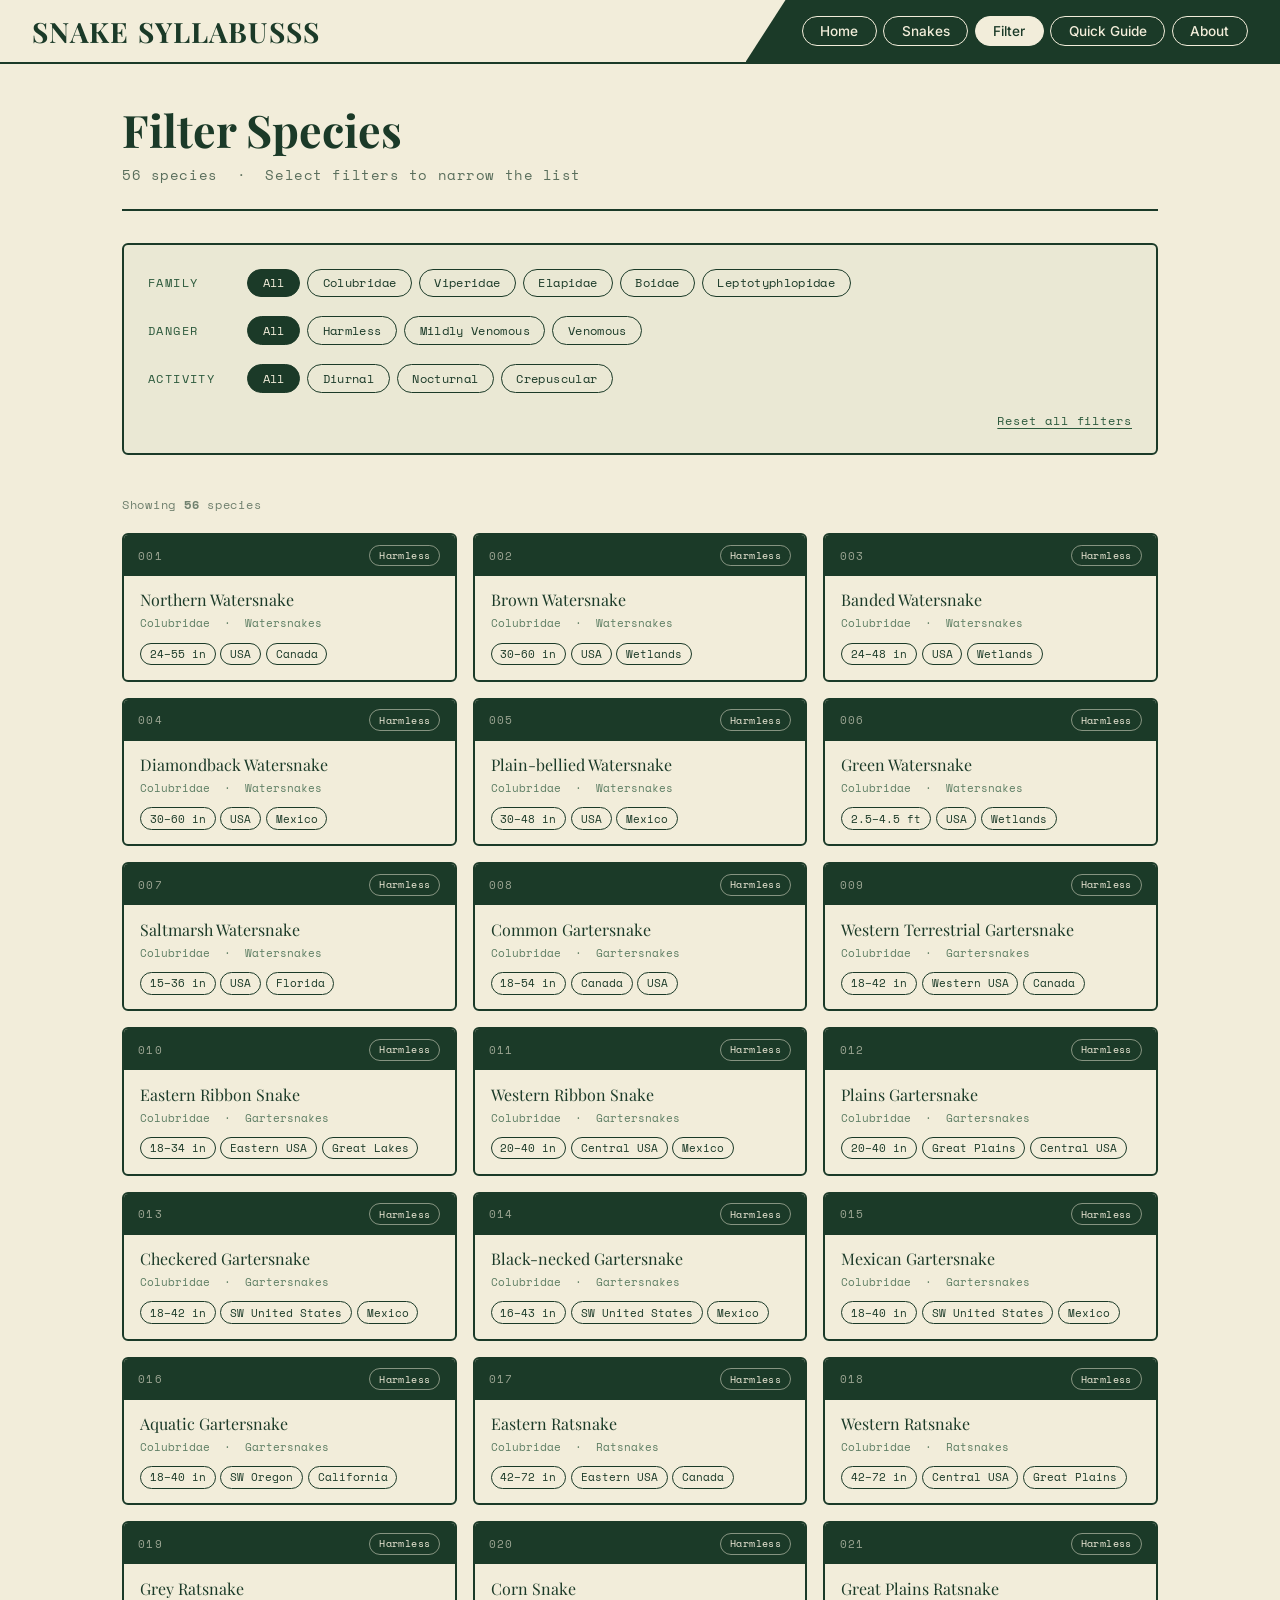
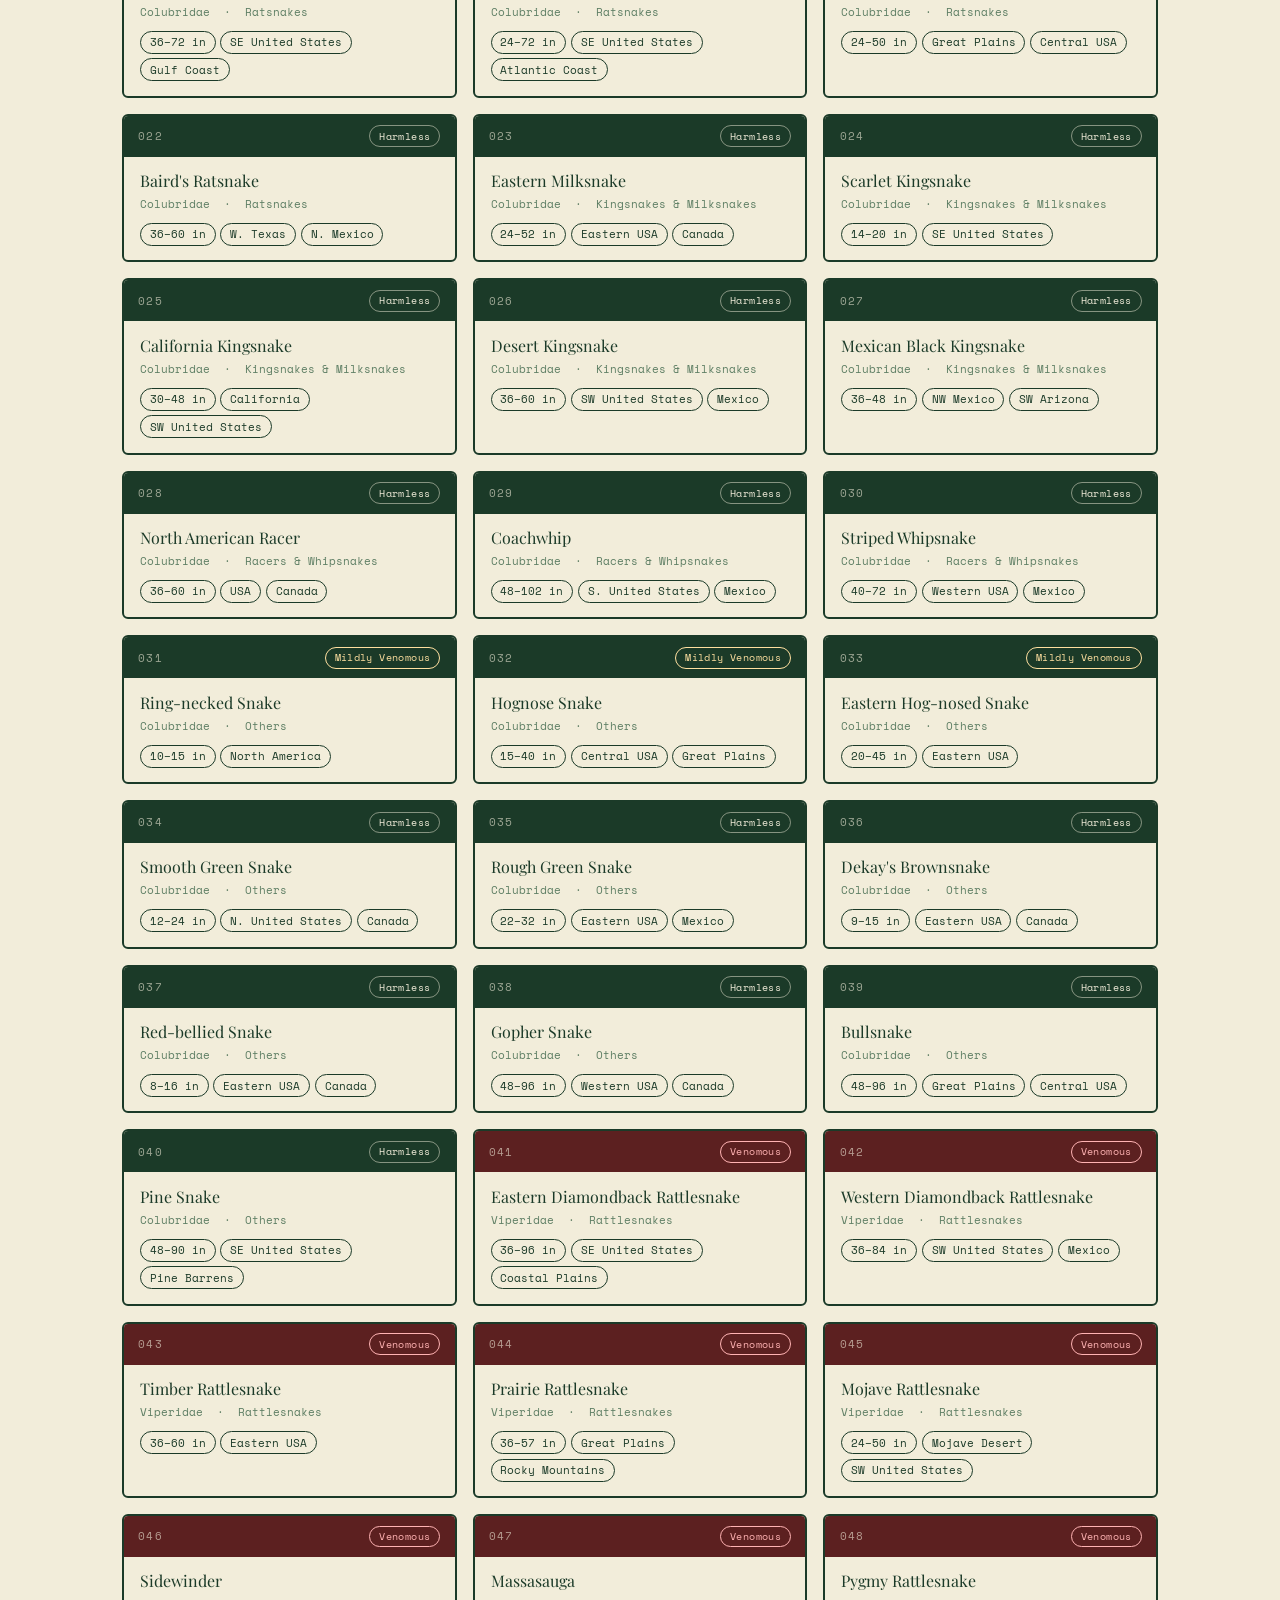
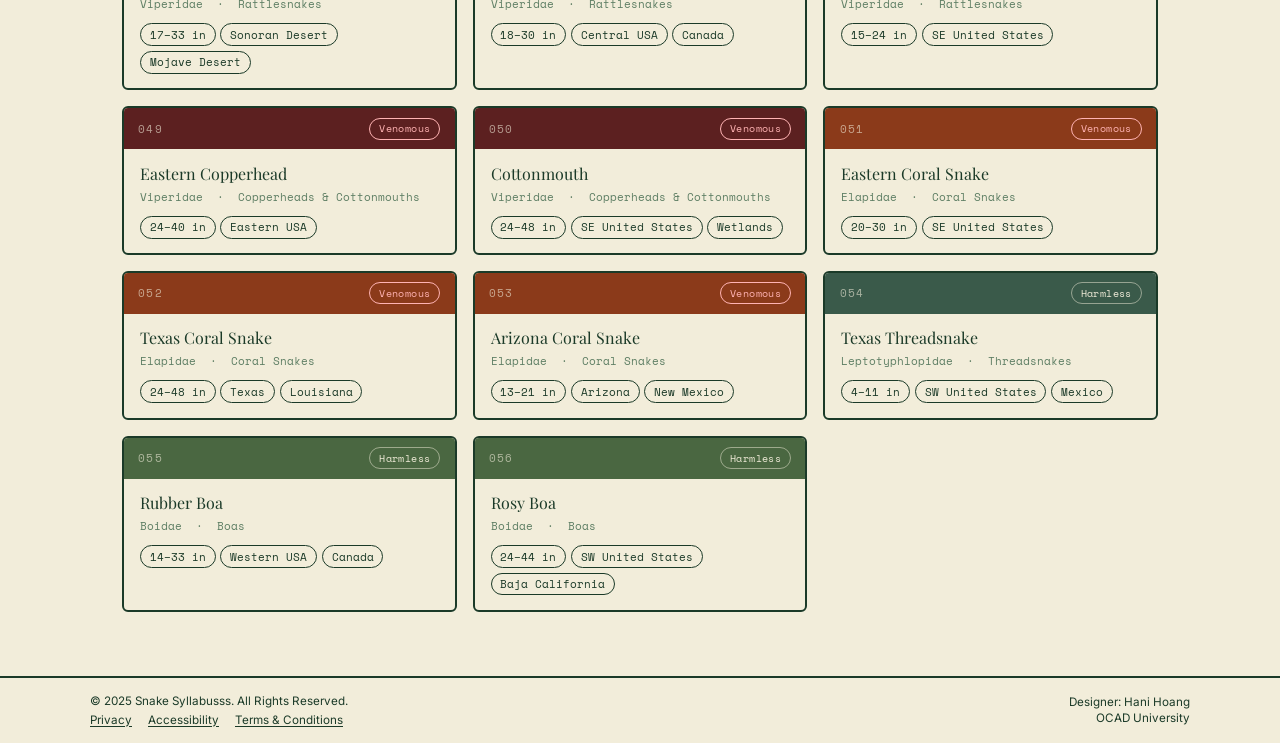
==== GD2P2_HoangH_Filter.html @ fff82474 "Initial commit — full project" ====
<!DOCTYPE html>
<html lang="en">
<head>
  <meta charset="UTF-8" />
  <meta name="viewport" content="width=device-width, initial-scale=1.0" />
  <title>Snake Syllabusss — Filter</title>
  <link href="https://fonts.googleapis.com/css2?family=Playfair+Display:wght@700&family=Space+Mono:wght@400;700&family=Inter:wght@400;500&display=swap" rel="stylesheet" />
  <link rel="stylesheet" href="GD2P2_HoangH_Snakes.css" />
  <style>
    /* ── Filter Page Specific ── */
    .filter-main {
      flex: 1;
      max-width: 1100px;
      width: 100%;
      margin: 2.5rem auto 4rem;
      padding: 0 2rem;
    }

    .filter-header {
      border-bottom: 2px solid var(--green-dark);
      padding-bottom: 1.5rem;
      margin-bottom: 2rem;
    }

    .filter-header h2 {
      font-family: var(--font-title);
      font-size: clamp(1.8rem, 4vw, 2.8rem);
      color: var(--green-dark);
      line-height: 1.15;
      margin-bottom: 0.5rem;
    }

    .filter-header p {
      font-size: 0.88rem;
      color: var(--text-dark);
      opacity: 0.7;
      font-family: var(--font-mono);
      letter-spacing: 0.04em;
    }

    /* ── Filter Controls ── */
    .filter-controls {
      display: flex;
      flex-direction: column;
      gap: 1.2rem;
      margin-bottom: 2.5rem;
      padding: 1.5rem;
      border: 2px solid var(--green-dark);
      border-radius: 6px;
      background: rgba(27,58,40,0.03);
    }

    .filter-group {
      display: flex;
      align-items: flex-start;
      gap: 1.2rem;
    }

    .filter-group-label {
      font-family: var(--font-mono);
      font-size: 0.72rem;
      letter-spacing: 0.12em;
      text-transform: uppercase;
      color: var(--green-mid);
      min-width: 80px;
      padding-top: 0.35rem;
      flex-shrink: 0;
    }

    .filter-pills {
      display: flex;
      flex-wrap: wrap;
      gap: 0.45rem;
    }

    .filter-pill {
      font-family: var(--font-mono);
      font-size: 0.75rem;
      padding: 0.3rem 0.9rem;
      border: 1.5px solid var(--green-dark);
      border-radius: var(--radius-pill);
      color: var(--green-dark);
      background: transparent;
      cursor: pointer;
      transition: background 0.18s, color 0.18s;
      letter-spacing: 0.03em;
    }

    .filter-pill:hover {
      background: rgba(27,58,40,0.08);
    }

    .filter-pill.active {
      background: var(--green-dark);
      color: var(--cream);
    }

    .filter-pill.danger-venomous.active   { background: #5C2020; border-color: #5C2020; color: var(--cream); }
    .filter-pill.danger-mild.active       { background: #8B6914; border-color: #8B6914; color: var(--cream); }
    .filter-pill.danger-harmless.active   { background: var(--green-mid); border-color: var(--green-mid); color: var(--cream); }

    .filter-reset {
      font-family: var(--font-mono);
      font-size: 0.72rem;
      letter-spacing: 0.08em;
      color: var(--green-mid);
      background: none;
      border: none;
      cursor: pointer;
      padding: 0;
      text-decoration: underline;
      text-underline-offset: 3px;
      align-self: center;
      margin-left: auto;
      flex-shrink: 0;
      transition: opacity 0.2s;
    }
    .filter-reset:hover { opacity: 0.55; }

    /* ── Results bar ── */
    .results-bar {
      display: flex;
      align-items: center;
      justify-content: space-between;
      margin-bottom: 1.2rem;
    }

    .results-count {
      font-family: var(--font-mono);
      font-size: 0.78rem;
      color: var(--text-dark);
      opacity: 0.6;
      letter-spacing: 0.06em;
    }

    .results-count span {
      font-weight: 700;
      color: var(--green-dark);
      opacity: 1;
    }

    /* ── Snake Grid ── */
    .snake-grid {
      display: grid;
      grid-template-columns: repeat(auto-fill, minmax(260px, 1fr));
      gap: 1rem;
    }

    .snake-card {
      border: 2px solid var(--green-dark);
      border-radius: 6px;
      overflow: hidden;
      background: var(--cream);
      display: flex;
      flex-direction: column;
      cursor: pointer;
      text-decoration: none;
      color: inherit;
      transition: transform 0.2s, box-shadow 0.2s;
    }

    .snake-card:hover {
      transform: translateY(-3px);
      box-shadow: 0 8px 20px rgba(27,58,40,0.12);
    }

    .snake-card-header {
      background: var(--green-dark);
      padding: 0.6rem 0.9rem;
      display: flex;
      align-items: center;
      justify-content: space-between;
    }

    .snake-card-header.viperidae  { background: #5C2020; }
    .snake-card-header.elapidae   { background: #8B3A1A; }
    .snake-card-header.boidae     { background: #4A6741; }
    .snake-card-header.leptotyphlopidae { background: #3A5A4A; }

    .card-number {
      font-family: var(--font-mono);
      font-size: 0.68rem;
      color: rgba(242,237,218,0.6);
      letter-spacing: 0.1em;
    }

    .card-danger-badge {
      font-family: var(--font-mono);
      font-size: 0.62rem;
      padding: 0.15rem 0.55rem;
      border-radius: var(--radius-pill);
      border: 1.5px solid rgba(242,237,218,0.5);
      color: var(--cream);
      letter-spacing: 0.04em;
    }

    .card-danger-badge.venomous   { border-color: #FFB3B3; color: #FFB3B3; }
    .card-danger-badge.mild       { border-color: #FFE0A0; color: #FFE0A0; }

    .snake-card-body {
      padding: 0.9rem 1rem;
      flex: 1;
      display: flex;
      flex-direction: column;
      gap: 0.3rem;
    }

    .card-name {
      font-family: var(--font-title);
      font-size: 1rem;
      color: var(--green-dark);
      line-height: 1.2;
    }

    .card-meta {
      font-family: var(--font-mono);
      font-size: 0.7rem;
      color: var(--green-mid);
      opacity: 0.75;
    }

    .card-tags {
      display: flex;
      flex-wrap: wrap;
      gap: 0.3rem;
      margin-top: 0.4rem;
    }

    .card-tag {
      font-family: var(--font-mono);
      font-size: 0.67rem;
      padding: 0.15rem 0.55rem;
      border: 1px solid var(--green-dark);
      border-radius: var(--radius-pill);
      color: var(--green-dark);
    }

    /* ── Empty state ── */
    .no-results {
      display: none;
      flex-direction: column;
      align-items: center;
      justify-content: center;
      text-align: center;
      padding: 4rem 2rem;
      grid-column: 1 / -1;
    }

    .no-results-icon {
      font-size: 2.5rem;
      margin-bottom: 1rem;
      opacity: 0.4;
    }

    .no-results h3 {
      font-family: var(--font-title);
      font-size: 1.2rem;
      color: var(--green-dark);
      margin-bottom: 0.4rem;
    }

    .no-results p {
      font-size: 0.84rem;
      color: var(--text-dark);
      opacity: 0.6;
    }

    @media (max-width: 768px) {
      .filter-group { flex-direction: column; gap: 0.6rem; }
      .filter-group-label { min-width: unset; }
      .snake-grid { grid-template-columns: 1fr 1fr; }
      .filter-reset { margin-left: 0; }
    }

    @media (max-width: 480px) {
      .snake-grid { grid-template-columns: 1fr; }
    }
  </style>
</head>
<body>

  <header class="site-header" role="banner">
    <div class="header-left">
      <h1 class="site-title">SNAKE SYLLABUSSS</h1>
    </div>
    <div class="header-right">
      <nav class="site-nav" aria-label="Main navigation">
        <a href="GD2P2_HoangH_Home.html"       class="nav-link">Home</a>
        <a href="GD2P2_HoangH_Snakes.html"      class="nav-link">Snakes</a>
        <a href="GD2P2_HoangH_Filter.html"      class="nav-link active">Filter</a>
        <a href="GD2P2_HoangH_QuickGuide.html"  class="nav-link">Quick Guide</a>
        <a href="GD2P2_HoangH_About.html"       class="nav-link">About</a>
      </nav>
    </div>
  </header>

  <main class="filter-main" role="main">

    <div class="filter-header">
      <h2>Filter Species</h2>
      <p>56 species &nbsp;·&nbsp; Select filters to narrow the list</p>
    </div>

    <div class="filter-controls">

      <div class="filter-group">
        <span class="filter-group-label">Family</span>
        <div class="filter-pills" id="pills-family">
          <button class="filter-pill active" data-group="family" data-value="all">All</button>
          <button class="filter-pill" data-group="family" data-value="Colubridae">Colubridae</button>
          <button class="filter-pill" data-group="family" data-value="Viperidae">Viperidae</button>
          <button class="filter-pill" data-group="family" data-value="Elapidae">Elapidae</button>
          <button class="filter-pill" data-group="family" data-value="Boidae">Boidae</button>
          <button class="filter-pill" data-group="family" data-value="Leptotyphlopidae">Leptotyphlopidae</button>
        </div>
      </div>

      <div class="filter-group">
        <span class="filter-group-label">Danger</span>
        <div class="filter-pills" id="pills-danger">
          <button class="filter-pill active" data-group="danger" data-value="all">All</button>
          <button class="filter-pill danger-harmless" data-group="danger" data-value="Harmless">Harmless</button>
          <button class="filter-pill danger-mild"     data-group="danger" data-value="Mildly Venomous">Mildly Venomous</button>
          <button class="filter-pill danger-venomous" data-group="danger" data-value="Venomous">Venomous</button>
        </div>
      </div>

      <div class="filter-group">
        <span class="filter-group-label">Activity</span>
        <div class="filter-pills" id="pills-activity">
          <button class="filter-pill active" data-group="activity" data-value="all">All</button>
          <button class="filter-pill" data-group="activity" data-value="Diurnal">Diurnal</button>
          <button class="filter-pill" data-group="activity" data-value="Nocturnal">Nocturnal</button>
          <button class="filter-pill" data-group="activity" data-value="Crepuscular">Crepuscular</button>
        </div>
      </div>

      <button class="filter-reset" id="reset-btn">Reset all filters</button>

    </div>

    <div class="results-bar">
      <p class="results-count">Showing <span id="count">56</span> species</p>
    </div>

    <div class="snake-grid" id="snake-grid">
      <!-- Cards injected by JS -->
      <div class="no-results" id="no-results">
        <div class="no-results-icon">🐍</div>
        <h3>No species match</h3>
        <p>Try adjusting or resetting your filters.</p>
      </div>
    </div>

  </main>

  <footer class="site-footer" role="contentinfo">
    <div class="footer-inner">
      <div class="footer-copy">
        <span>© 2025 Snake Syllabusss. All Rights Reserved.</span>
        <nav class="footer-links" aria-label="Footer links">
          <a href="#">Privacy</a>
          <a href="#">Accessibility</a>
          <a href="#">Terms &amp; Conditions</a>
        </nav>
      </div>
      <div class="footer-credit">
        <span>Designer: Hani Hoang</span>
        <span>OCAD University</span>
      </div>
    </div>
  </footer>

  <script src="GD2P2_HoangH_Snakes.js"></script>
  <script>
    const grid      = document.getElementById('snake-grid');
    const countEl   = document.getElementById('count');
    const noResults = document.getElementById('no-results');

    // Active filter state
    const filters = { family: 'all', danger: 'all', activity: 'all' };

    // Build a card for one snake
    function buildCard(snake) {
      const familyClass = snake.family.toLowerCase();
      const dangerVal   = snake.danger[0] || '';
      const dangerClass = dangerVal === 'Venomous' ? 'venomous'
                        : dangerVal === 'Mildly Venomous' ? 'mild' : '';

      const tagHtml = [
        ...snake.size,
        ...snake.location.slice(0, 2)
      ].map(t => `<span class="card-tag">${t}</span>`).join('');

      const card = document.createElement('a');
      card.className = 'snake-card';
      card.href = `GD2P2_HoangH_Snakes.html`;
      card.setAttribute('aria-label', snake.name);
      card.innerHTML = `
        <div class="snake-card-header ${familyClass}">
          <span class="card-number">${snake.id}</span>
          <span class="card-danger-badge ${dangerClass}">${dangerVal}</span>
        </div>
        <div class="snake-card-body">
          <p class="card-name">${snake.name}</p>
          <p class="card-meta">${snake.family} &nbsp;·&nbsp; ${snake.group}</p>
          <div class="card-tags">${tagHtml}</div>
        </div>`;
      return card;
    }

    // Render filtered list
    function render() {
      // Remove existing cards (keep no-results div)
      Array.from(grid.querySelectorAll('.snake-card')).forEach(c => c.remove());

      const filtered = snakes.filter(s => {
        const okFamily   = filters.family   === 'all' || s.family === filters.family;
        const okDanger   = filters.danger   === 'all' || s.danger.includes(filters.danger);
        const okActivity = filters.activity === 'all' || s.active.includes(filters.activity);
        return okFamily && okDanger && okActivity;
      });

      countEl.textContent = filtered.length;

      if (filtered.length === 0) {
        noResults.style.display = 'flex';
      } else {
        noResults.style.display = 'none';
        filtered.forEach(s => grid.insertBefore(buildCard(s), noResults));
      }
    }

    // Handle pill clicks
    document.querySelectorAll('.filter-pill').forEach(pill => {
      pill.addEventListener('click', () => {
        const group = pill.dataset.group;
        const value = pill.dataset.value;

        // Deactivate siblings, activate clicked
        document.querySelectorAll(`.filter-pill[data-group="${group}"]`)
          .forEach(p => p.classList.remove('active'));
        pill.classList.add('active');

        filters[group] = value;
        render();
      });
    });

    // Reset
    document.getElementById('reset-btn').addEventListener('click', () => {
      filters.family = filters.danger = filters.activity = 'all';
      document.querySelectorAll('.filter-pill').forEach(p => {
        p.classList.toggle('active', p.dataset.value === 'all');
      });
      render();
    });

    // Initial render
    render();
  </script>

</body>
</html>
---- GD2P2_HoangH_Snakes.css ----
/* ============================================================
   ROOT TOKENS
============================================================ */
:root {
  --cream: #F2EDDA;
  --green-dark: #1B3A28;
  --green-mid: #2D5A3D;
  --green-light: #3D7A52;
  --text-dark: #1B3A28;
  --text-cream: #F2EDDA;
  --border: 1.5px solid #1B3A28;
  --font-title: 'Playfair Display', serif;
  --font-mono: 'Space Mono', monospace;
  --font-body: 'Inter', sans-serif;
  --radius-pill: 999px;
  --radius-sm: 4px;
}

/* ============================================================
   RESET
============================================================ */
*, *::before, *::after { box-sizing: border-box; margin: 0; padding: 0; }
html { scroll-behavior: smooth; }
body { background: var(--cream); color: var(--text-dark); font-family: var(--font-body); min-height: 100vh; display: flex; flex-direction: column; }
img { display: block; max-width: 100%; }
a { color: inherit; text-decoration: none; }

/* ============================================================
   HEADER
============================================================ */
.site-header { display: flex; align-items: stretch; min-height: 64px; position: sticky; top: 0; z-index: 100; background: var(--cream); border-bottom: 2px solid var(--green-dark); }
.header-left { display: flex; align-items: center; padding: 0 2rem; flex: 1; }
.site-title { font-family: var(--font-title); font-size: clamp(1.2rem, 2.5vw, 1.75rem); font-weight: 700; color: var(--green-dark); letter-spacing: 0.04em; }
.header-right { background: var(--green-dark); display: flex; align-items: center; padding: 0 2rem 0 3.5rem; clip-path: polygon(2.5rem 0%, 100% 0%, 100% 100%, 0% 100%); }
.site-nav { display: flex; gap: 0.4rem; }
.nav-link { font-family: var(--font-body); font-size: 0.85rem; font-weight: 500; color: var(--text-cream); text-decoration: none; padding: 0.35rem 1.1rem; border: 1.5px solid var(--text-cream); border-radius: var(--radius-pill); transition: background 0.2s, color 0.2s; }
.nav-link:hover { background: var(--text-cream); color: var(--green-dark); }
.nav-link.active { background: var(--text-cream); color: var(--green-dark); }

/* ============================================================
   FOOTER
============================================================ */
.site-footer { background: var(--cream); border-top: 2px solid var(--green-dark); padding: 1rem 2rem; margin-top: auto; }
.footer-inner { max-width: 1100px; margin: 0 auto; display: flex; justify-content: space-between; align-items: center; flex-wrap: wrap; gap: 0.8rem; }
.footer-copy { display: flex; flex-direction: column; gap: 0.3rem; }
.footer-copy > span, .footer-links a { font-size: 0.73rem; color: var(--text-dark); }
.footer-links { display: flex; gap: 1rem; }
.footer-links a { text-decoration: underline; text-underline-offset: 2px; transition: opacity 0.2s; }
.footer-links a:hover { opacity: 0.55; }
.footer-credit { display: flex; flex-direction: column; align-items: flex-end; gap: 0.1rem; font-size: 0.73rem; color: var(--text-dark); }

/* ============================================================
   SNAKES PAGE
============================================================ */
.main-content { flex: 1; max-width: 1100px; width: 100%; margin: 2.5rem auto 0; padding: 0 2rem; }
.snake-detail { display: grid; grid-template-columns: 5fr 6fr; gap: 2.5rem; align-items: start; margin-bottom: 2.5rem; }
.snake-left { display: flex; flex-direction: column; gap: 0.6rem; }
.snake-image-wrap { position: relative; border: 2px solid var(--green-dark); border-radius: var(--radius-sm); overflow: hidden; background: var(--green-mid); aspect-ratio: 4/3; }
.snake-img { width: 100%; height: 100%; object-fit: cover; transition: transform 0.45s ease; }
.snake-image-wrap:hover .snake-img { transform: scale(1.04); }
.photo-credit { position: absolute; bottom: 0.5rem; left: 0.5rem; font-size: 0.68rem; font-family: var(--font-mono); color: var(--text-cream); background: rgba(0,0,0,0.45); padding: 0.12rem 0.4rem; border-radius: 2px; }
.snake-thumbnails { display: flex; gap: 0.5rem; }
.thumb { flex: 1; aspect-ratio: 4/3; border: 2px solid transparent; border-radius: var(--radius-sm); overflow: hidden; cursor: pointer; opacity: 0.55; transition: opacity 0.2s, border-color 0.2s; }
.thumb img { width: 100%; height: 100%; object-fit: cover; }
.thumb:hover { opacity: 0.85; }
.thumb.active { border-color: var(--green-dark); opacity: 1; }
.description-box { border: 2px solid var(--green-mid); border-radius: var(--radius-sm); padding: 1rem 1.2rem; background: var(--cream); transition: opacity 0.3s ease; }
.description-box p { font-size: 0.84rem; line-height: 1.75; color: var(--text-dark); }
.snake-stats { display: flex; flex-direction: column; }
.stat-row { display: flex; align-items: flex-start; justify-content: space-between; padding: 0.7rem 0; border-bottom: var(--border); gap: 1rem; }
.stat-header { border-bottom: 2px solid var(--green-dark); padding-bottom: 0.8rem; margin-bottom: 0.1rem; }
.stat-number { font-family: var(--font-mono); font-size: 0.85rem; letter-spacing: 0.08em; color: var(--text-dark); }
.stat-name { font-family: var(--font-mono); font-size: 1rem; font-weight: 700; color: var(--text-dark); text-align: right; }
.stat-label { font-size: 0.85rem; font-weight: 500; color: var(--text-dark); white-space: nowrap; padding-top: 0.2rem; min-width: 100px; }
.tags { display: flex; flex-wrap: wrap; gap: 0.35rem; justify-content: flex-end; }
.tag { display: inline-block; padding: 0.2rem 0.8rem; border: 1.5px solid var(--green-dark); border-radius: var(--radius-pill); font-size: 0.78rem; font-family: var(--font-mono); color: var(--green-dark); background: transparent; transition: background 0.2s, color 0.2s; white-space: nowrap; }

/* Snake List */
.snake-list-section { display: flex; align-items: stretch; gap: 0.5rem; max-width: 1100px; margin: 0 auto 3rem auto; padding: 0; background: var(--green-mid); border-radius: 8px; border: 2px solid var(--green-dark); overflow: hidden; height: 320px; }
.snake-list { flex: 1; display: flex; flex-direction: column; gap: 0; overflow-y: auto; padding: 0.5rem 0; scrollbar-width: none; }
.snake-list::-webkit-scrollbar { display: none; }
.snake-list-item { display: flex; align-items: center; gap: 1.5rem; padding: 0.55rem 1rem; cursor: pointer; border-bottom: 1px solid rgba(242,237,218,0.08); color: var(--text-cream); transition: background 0.18s, transform 0.14s; user-select: none; }
.snake-list-item:hover { background: rgba(255,255,255,0.1); transform: translateX(3px); }
.snake-list-item.active { background: var(--green-dark); border-bottom-color: rgba(242,237,218,0.12); }
.list-number { font-family: var(--font-mono); font-size: 0.75rem; letter-spacing: 0.06em; opacity: 0.7; min-width: 52px; }
.list-name { font-family: var(--font-body); font-size: 0.85rem; font-weight: 500; }
.list-scrollbar { width: 6px; background: rgba(242,237,218,0.12); flex-shrink: 0; margin: 0.5rem 0.4rem 0.5rem 0; border-radius: 10px; position: relative; }
.list-scrollbar-thumb { position: absolute; width: 100%; background: var(--text-cream); border-radius: 10px; transition: top 0.15s ease, height 0.15s ease; }

/* ============================================================
   HOME PAGE — Hero
============================================================ */
.hero { display: grid; grid-template-columns: 1fr 1fr; min-height: 480px; max-width: 1100px; margin: 3rem auto 0; padding: 0 2rem; gap: 3rem; align-items: center; }
.hero-eyebrow { font-family: var(--font-mono); font-size: 0.75rem; letter-spacing: 0.14em; text-transform: uppercase; color: var(--green-mid); margin-bottom: 1rem; }
.hero-headline { font-family: var(--font-title); font-size: clamp(2.2rem, 5vw, 3.8rem); line-height: 1.1; color: var(--green-dark); margin-bottom: 1.2rem; }
.hero-sub { font-size: 0.95rem; line-height: 1.8; color: var(--text-dark); max-width: 420px; margin-bottom: 2rem; opacity: 0.85; }
.hero-cta { display: inline-block; background: var(--green-dark); color: var(--cream); font-family: var(--font-mono); font-size: 0.82rem; letter-spacing: 0.06em; padding: 0.75rem 2rem; border-radius: var(--radius-pill); text-decoration: none; transition: background 0.2s, transform 0.15s; }
.hero-cta:hover { background: var(--green-mid); transform: translateY(-2px); }
/* Family card — full card clickable */
.family-card-link {
  text-decoration: none;
  color: inherit;
  display: block;
}

.family-card-link:hover .family-card,
.family-card-link:focus .family-card {
  transform: translateY(-4px);
  box-shadow: 0 12px 28px rgba(27,58,40,0.15);
  border-color: var(--green-dark);
}

.family-card-link:focus {
  outline: 2px solid var(--green-dark);
  outline-offset: 3px;
  border-radius: var(--radius-sm);
}

/* ============================================================
   HOME PAGE — Hero Visual (line drawing, editorial)
============================================================ */
.hero-visual {
  display: flex;
  align-items: center;
  justify-content: flex-end;
  position: relative;
}

.hero-snake-wrap {
  position: relative;
  width: 100%;
  max-width: 400px;
}

.hero-svg {
  width: 100%;
  height: auto;
  display: block;
  overflow: visible;
}

/* Soft ambient glow — wide, very faint */
.snake-glow {
  stroke: rgba(27,58,40,0.06);
  fill: none;
  transition: stroke 0.6s ease;
}
.hero-snake-wrap:hover .snake-glow { stroke: rgba(27,58,40,0.10); }

/* The single body line — the whole snake in one stroke */
.snake-body {
  stroke: rgba(27,58,40,0.18);
  fill: none;
  transition: stroke 0.6s ease;
}
.hero-snake-wrap:hover .snake-body { stroke: rgba(27,58,40,0.32); }

/* Inner belly offset line */
.snake-belly {
  stroke: rgba(27,58,40,0.07);
  fill: none;
  transition: stroke 0.6s ease;
}
.hero-snake-wrap:hover .snake-belly { stroke: rgba(27,58,40,0.14); }

/* Perpendicular scale ticks */
.snake-ticks line {
  stroke: rgba(27,58,40,0.12);
  stroke-width: 0.9;
  stroke-linecap: round;
  transition: stroke 0.6s ease;
}
.hero-snake-wrap:hover .snake-ticks line { stroke: rgba(27,58,40,0.24); }

/* Dorsal pattern dots — paired, like a garter snake */
.snake-dots circle {
  fill: rgba(27,58,40,0.13);
  transition: fill 0.6s ease;
}
.hero-snake-wrap:hover .snake-dots circle { fill: rgba(27,58,40,0.26); }

/* Head — barely there */
.snake-head ellipse {
  fill: none;
  stroke: rgba(27,58,40,0.14);
  stroke-width: 1;
  transition: stroke 0.6s ease;
}
.hero-snake-wrap:hover .snake-head ellipse { stroke: rgba(27,58,40,0.26); }

.snake-head circle {
  fill: rgba(27,58,40,0.18);
  transition: fill 0.6s ease;
}
.hero-snake-wrap:hover .snake-head circle { fill: rgba(27,58,40,0.38); }

.snake-head ellipse:last-of-type {
  fill: rgba(27,58,40,0.55);
  stroke: none;
}

.snake-head path {
  stroke: rgba(27,58,40,0.15);
  fill: none;
  stroke-linecap: round;
  transition: stroke 0.6s ease;
}
.hero-snake-wrap:hover .snake-head path { stroke: rgba(100,20,20,0.40); }

/* Latin genus names flowing along the spine */
.snake-latin {
  font-family: var(--font-mono);
  font-size: 6px;
  fill: rgba(27,58,40,0.08);
  letter-spacing: 0.14em;
  font-style: italic;
  transition: fill 0.6s ease;
}
.hero-snake-wrap:hover .snake-latin { fill: rgba(27,58,40,0.22); }

/* Floating species numbers */
.art-num {
  position: absolute;
  font-family: var(--font-mono);
  color: var(--green-dark);
  letter-spacing: 0.1em;
  line-height: 1;
  pointer-events: none;
  transition: opacity 0.6s ease;
  z-index: 2;
}
.art-num--xl { font-size: 2.4rem; opacity: 0.05; font-weight: 700; }
.art-num--lg { font-size: 1.6rem; opacity: 0.08; font-weight: 700; }
.art-num--md { font-size: 0.95rem; opacity: 0.13; }
.art-num--sm { font-size: 0.68rem; opacity: 0.18; letter-spacing: 0.18em; }
.hero-snake-wrap:hover .art-num { opacity: 0; }

/* Taxonomy strip */
.art-taxa-strip {
  display: flex;
  gap: 0.6rem;
  align-items: center;
  justify-content: center;
  padding: 0.5rem 0 0;
}
.art-taxa-strip span {
  font-family: var(--font-mono);
  font-size: 0.58rem;
  letter-spacing: 0.14em;
  color: var(--green-dark);
  opacity: 0.18;
  transition: opacity 0.5s ease;
}
.hero-snake-wrap:hover .art-taxa-strip span { opacity: 0.45; }

/* ============================================================
   HOME PAGE — Stat Bar
============================================================ */
.stat-bar { display: flex; align-items: center; justify-content: center; background: var(--green-dark); margin: 3rem 0 0; padding: 1.8rem 2rem; }
.stat-bar-item { display: flex; flex-direction: column; align-items: center; gap: 0.3rem; padding: 0 3rem; }
.stat-bar-number { font-family: var(--font-mono); font-size: clamp(1.8rem, 3vw, 2.6rem); font-weight: 700; color: var(--cream); line-height: 1; }
.stat-bar-label { font-size: 0.75rem; color: rgba(242,237,218,0.65); letter-spacing: 0.06em; text-transform: uppercase; font-family: var(--font-mono); }
.stat-bar-divider { width: 1px; height: 40px; background: rgba(242,237,218,0.2); flex-shrink: 0; }

/* ============================================================
   HOME PAGE — Family Cards
============================================================ */
.family-section { max-width: 1100px; margin: 4rem auto 0; padding: 0 2rem; }
.section-heading { font-family: var(--font-title); font-size: clamp(1.4rem, 3vw, 2rem); color: var(--green-dark); margin-bottom: 1.8rem; }
.family-grid { display: grid; grid-template-columns: repeat(3, 1fr); gap: 1.2rem; margin-bottom: 4rem; }
.family-card { border: 2px solid var(--green-dark); border-radius: 6px; overflow: hidden; display: flex; flex-direction: column; transition: transform 0.2s, box-shadow 0.2s; }
.family-card:hover { transform: translateY(-4px); box-shadow: 0 8px 24px rgba(27,58,40,0.12); }
.family-card-header { display: flex; align-items: center; justify-content: space-between; padding: 0.8rem 1rem; }
.family-card-header.colubridae       { background: var(--green-mid); }
.family-card-header.viperidae        { background: #5C2020; }
.family-card-header.elapidae         { background: #8B3A1A; }
.family-card-header.boidae           { background: #4A6741; }
.family-card-header.leptotyphlopidae { background: #3A5A4A; }
.family-emoji { font-size: 1.3rem; }
.family-tag-pill { font-family: var(--font-mono); font-size: 0.68rem; padding: 0.18rem 0.65rem; border-radius: var(--radius-pill); border: 1.5px solid rgba(242,237,218,0.6); color: var(--cream); letter-spacing: 0.04em; }
.family-tag-pill.venomous { border-color: #FFB3B3; color: #FFB3B3; }
.family-card-body { padding: 1.2rem; background: var(--cream); flex: 1; display: flex; flex-direction: column; gap: 0.4rem; }
.family-name { font-family: var(--font-title); font-size: 1.1rem; color: var(--green-dark); }
.family-sub { font-size: 0.76rem; color: var(--green-mid); font-family: var(--font-mono); }
.family-count { font-family: var(--font-mono); font-size: 0.72rem; color: var(--text-dark); opacity: 0.5; letter-spacing: 0.06em; }
.family-desc { font-size: 0.82rem; line-height: 1.7; color: var(--text-dark); flex: 1; margin-top: 0.4rem; }
.family-link { display: inline-block; margin-top: 0.8rem; font-family: var(--font-mono); font-size: 0.75rem; color: var(--green-dark); text-decoration: none; font-weight: 700; letter-spacing: 0.04em; transition: opacity 0.2s; }
.family-link:hover { opacity: 0.55; }

/* ============================================================
   HOME PAGE — Safety Banner
============================================================ */
.safety-banner { background: var(--green-dark); padding: 3rem 2rem; }
.safety-inner { max-width: 1100px; margin: 0 auto; display: grid; grid-template-columns: 1fr 1fr; gap: 3rem; align-items: start; }
.safety-heading { font-family: var(--font-title); font-size: clamp(1.3rem, 2.5vw, 1.8rem); color: var(--cream); margin-bottom: 0.8rem; }
.safety-banner > .safety-inner > div > p { font-size: 0.88rem; line-height: 1.8; color: rgba(242,237,218,0.8); }

.safety-rules { display: flex; flex-direction: column; gap: 0.7rem; }

.safety-rule {
  display: flex;
  align-items: center;
  gap: 0.9rem;
  padding: 0.85rem 1rem;
  border: 1px solid rgba(242,237,218,0.15);
  border-radius: var(--radius-sm);
  background: rgba(255,255,255,0.04);
  cursor: default;
  transition: background 0.25s ease, border-color 0.25s ease, transform 0.2s ease;
  outline: none;
}
.safety-rule:hover,
.safety-rule:focus {
  background: rgba(255,255,255,0.10);
  border-color: rgba(242,237,218,0.4);
  transform: translateX(6px);
}

.safety-rule-icon { font-size: 1.2rem; flex-shrink: 0; transition: transform 0.25s ease; }
.safety-rule:hover .safety-rule-icon,
.safety-rule:focus .safety-rule-icon { transform: scale(1.3); }

.safety-rule-content { display: flex; flex-direction: column; gap: 0.15rem; flex: 1; }
.safety-rule-title { font-size: 0.84rem; color: var(--cream); font-weight: 600; }

.safety-rule-sub {
  font-size: 0.73rem;
  color: rgba(242,237,218,0.6);
  line-height: 1.4;
  opacity: 0;
  max-height: 0;
  overflow: hidden;
  transition: opacity 0.25s ease, max-height 0.25s ease;
}
.safety-rule:hover .safety-rule-sub,
.safety-rule:focus .safety-rule-sub { opacity: 1; max-height: 40px; }

.safety-rule-badge {
  font-family: var(--font-mono);
  font-size: 0.6rem;
  letter-spacing: 0.1em;
  padding: 0.18rem 0.55rem;
  border-radius: var(--radius-pill);
  flex-shrink: 0;
  opacity: 0;
  transform: translateX(8px);
  transition: opacity 0.25s ease, transform 0.25s ease;
}
.safety-rule:hover .safety-rule-badge,
.safety-rule:focus .safety-rule-badge { opacity: 1; transform: translateX(0); }

.venomous-badge { background: rgba(180,40,40,0.35); color: #FFB3B3; border: 1px solid rgba(255,179,179,0.4); }
.safe-badge     { background: rgba(45,90,61,0.6);   color: #A8D8B0; border: 1px solid rgba(168,216,176,0.4); }

/* ============================================================
   ABOUT PAGE
============================================================ */
.about-main { flex: 1; max-width: 1100px; width: 100%; margin: 0 auto; padding: 0 2rem; }
.about-hero { padding: 3rem 0 2rem; border-bottom: 2px solid var(--green-dark); }
.about-title { font-family: var(--font-title); font-size: clamp(1.8rem, 4vw, 2.8rem); color: var(--green-dark); margin-bottom: 1rem; line-height: 1.15; }
.about-lead { font-size: 0.95rem; line-height: 1.85; color: var(--text-dark); opacity: 0.85; max-width: 720px; }
.about-body { padding-bottom: 4rem; }
.about-section { display: grid; grid-template-columns: 180px 1fr; gap: 3rem; padding: 3rem 0; align-items: start; }
.about-divider { border: none; border-top: var(--border); margin: 0; }
.about-section-label { display: flex; flex-direction: column; gap: 0.3rem; padding-top: 0.2rem; }
.about-label-number { font-family: var(--font-mono); font-size: 1.6rem; font-weight: 700; color: var(--green-dark); opacity: 0.18; line-height: 1; }
.about-label-text { font-family: var(--font-mono); font-size: 0.72rem; letter-spacing: 0.12em; text-transform: uppercase; color: var(--green-mid); }
.about-section-content h3 { font-family: var(--font-title); font-size: 1.3rem; color: var(--green-dark); margin-bottom: 0.9rem; }
.about-section-content p { font-size: 0.88rem; line-height: 1.85; color: var(--text-dark); margin-bottom: 0.8rem; }
.about-section-content p:last-child { margin-bottom: 0; }
.about-list { padding-left: 1.2rem; margin: 0.6rem 0 0.8rem; display: flex; flex-direction: column; gap: 0.4rem; }
.about-list li { font-size: 0.86rem; line-height: 1.7; color: var(--text-dark); }
.inline-link { color: var(--green-mid); text-decoration: underline; text-underline-offset: 3px; font-weight: 500; }
kbd { display: inline-block; padding: 0.1rem 0.45rem; border: 1.5px solid var(--green-dark); border-radius: 3px; font-family: var(--font-mono); font-size: 0.75rem; background: rgba(27,58,40,0.06); }
.how-to-grid { display: grid; grid-template-columns: 1fr 1fr; gap: 0.8rem; margin-top: 1.2rem; }
.how-to-item { display: flex; align-items: flex-start; gap: 0.6rem; padding: 0.7rem 0.9rem; border: var(--border); border-radius: var(--radius-sm); background: rgba(27,58,40,0.03); }
.how-to-icon { font-size: 1rem; flex-shrink: 0; }
.how-to-item span:last-child { font-size: 0.8rem; line-height: 1.6; color: var(--text-dark); }
.safety-callout { display: flex; align-items: flex-start; gap: 0.8rem; margin-top: 1.2rem; padding: 1rem 1.2rem; background: var(--green-dark); border-radius: var(--radius-sm); }
.safety-callout-icon { font-size: 1.1rem; flex-shrink: 0; margin-top: 0.1rem; }
.safety-callout p { font-size: 0.84rem; line-height: 1.7; color: var(--cream) !important; margin: 0 !important; opacity: 1 !important; }
.designer-meta { display: flex; flex-direction: column; gap: 0; margin-top: 1.2rem; border: var(--border); border-radius: var(--radius-sm); overflow: hidden; }
.designer-meta-item { display: flex; align-items: stretch; border-bottom: var(--border); }
.designer-meta-item:last-child { border-bottom: none; }
.designer-meta-label { font-family: var(--font-mono); font-size: 0.73rem; letter-spacing: 0.06em; color: var(--cream); background: var(--green-dark); padding: 0.6rem 1rem; min-width: 120px; display: flex; align-items: center; }
.designer-meta-value { font-size: 0.83rem; padding: 0.6rem 1rem; color: var(--text-dark); display: flex; align-items: center; }

/* ============================================================
   RESPONSIVE
============================================================ */
@media (max-width: 768px) {
  .site-header { flex-direction: column; align-items: flex-start; }
  .header-left { padding: 0.8rem 1.2rem 0.4rem; }
  .header-right { clip-path: none; width: 100%; padding: 0.5rem 1.2rem 0.8rem; justify-content: flex-start; }
  .main-content { padding: 0 1.2rem; margin-top: 1.5rem; }
  .snake-detail { grid-template-columns: 1fr; gap: 1.5rem; }
  .tags { justify-content: flex-start; }
  .stat-row { flex-direction: column; gap: 0.4rem; }
  .snake-list-section { margin: 0 0 2rem 0; height: 260px; }
  .hero { grid-template-columns: 1fr; margin-top: 1.5rem; }
  .hero-visual { display: none; }
  .stat-bar { flex-wrap: wrap; gap: 1.5rem; }
  .stat-bar-divider { display: none; }
  .stat-bar-item { padding: 0 1rem; }
  .family-grid { grid-template-columns: 1fr; }
  .safety-inner { grid-template-columns: 1fr; gap: 1.5rem; }
  .about-section { grid-template-columns: 1fr; gap: 1rem; padding: 2rem 0; }
  .how-to-grid { grid-template-columns: 1fr; }
  .designer-meta-item { flex-direction: column; }
  .designer-meta-label { min-width: unset; }
  .footer-inner { flex-direction: column; align-items: flex-start; }
  .footer-credit { align-items: flex-start; }
}
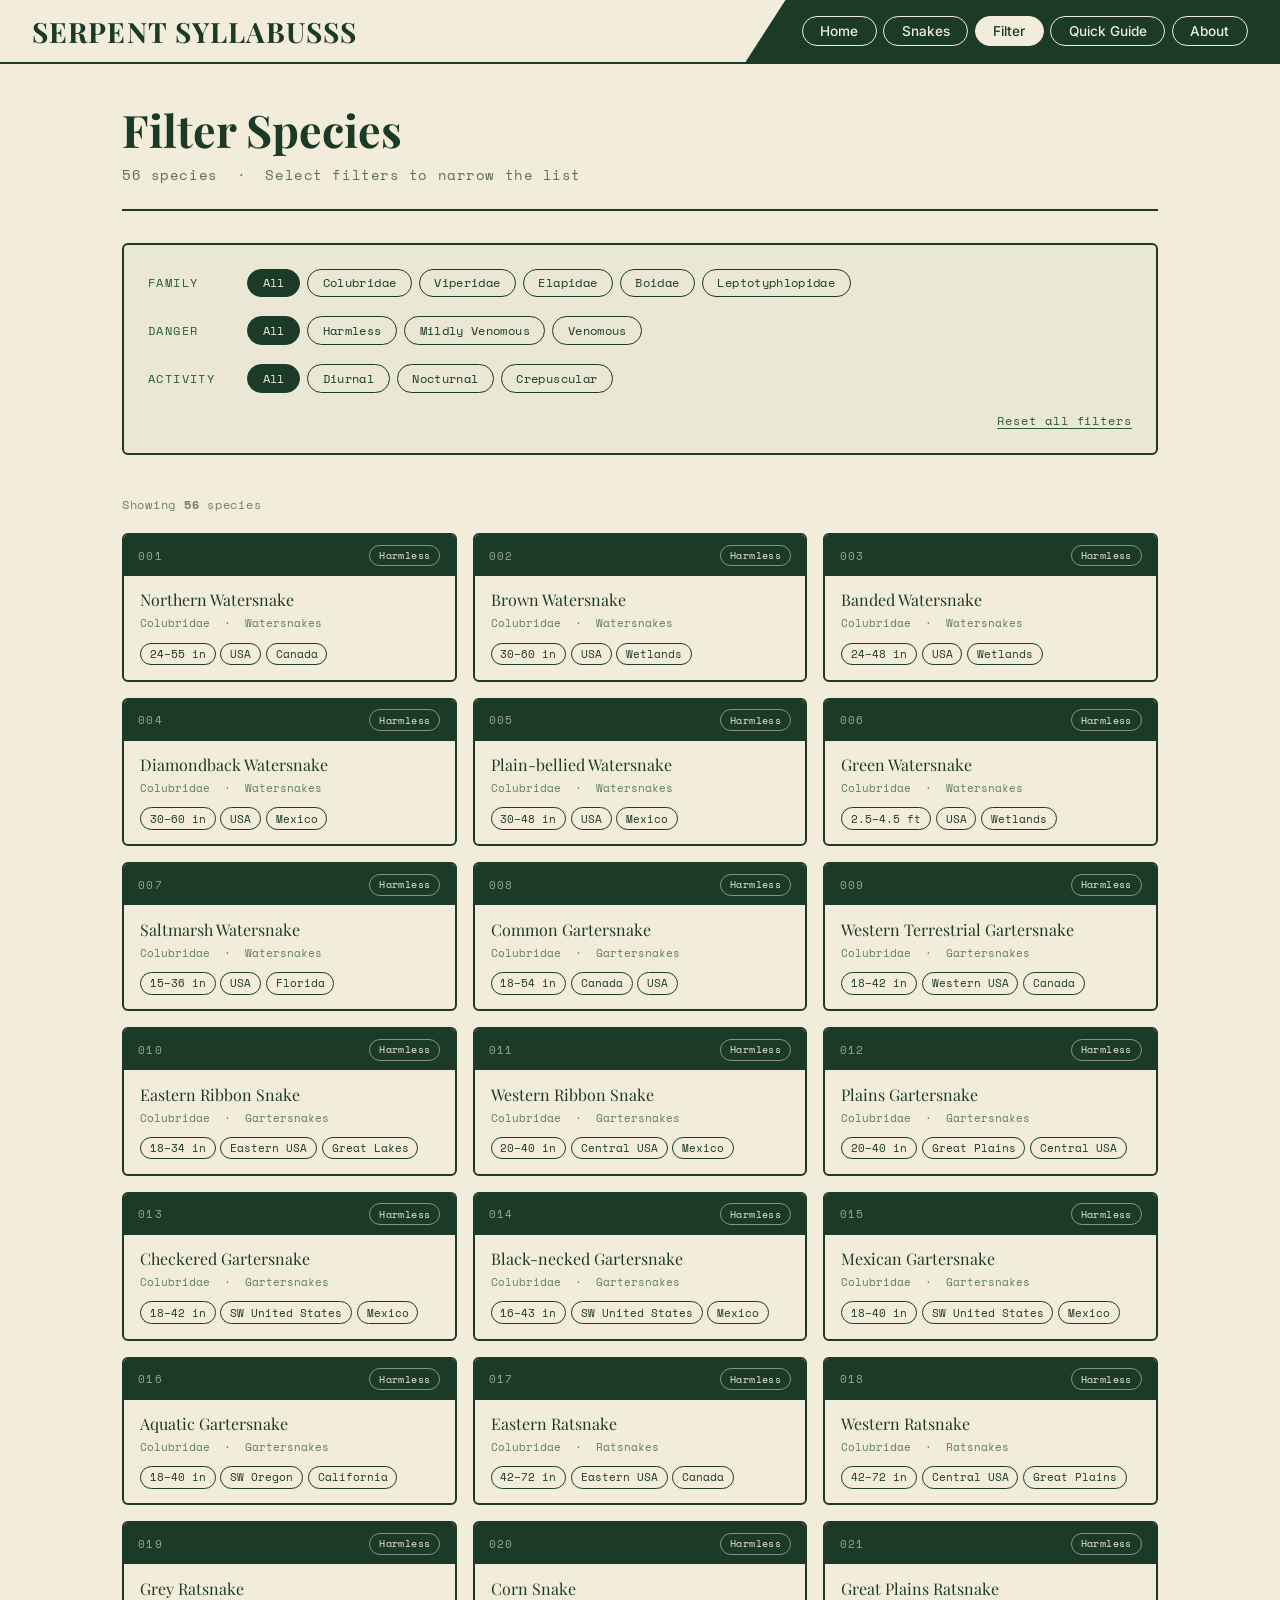
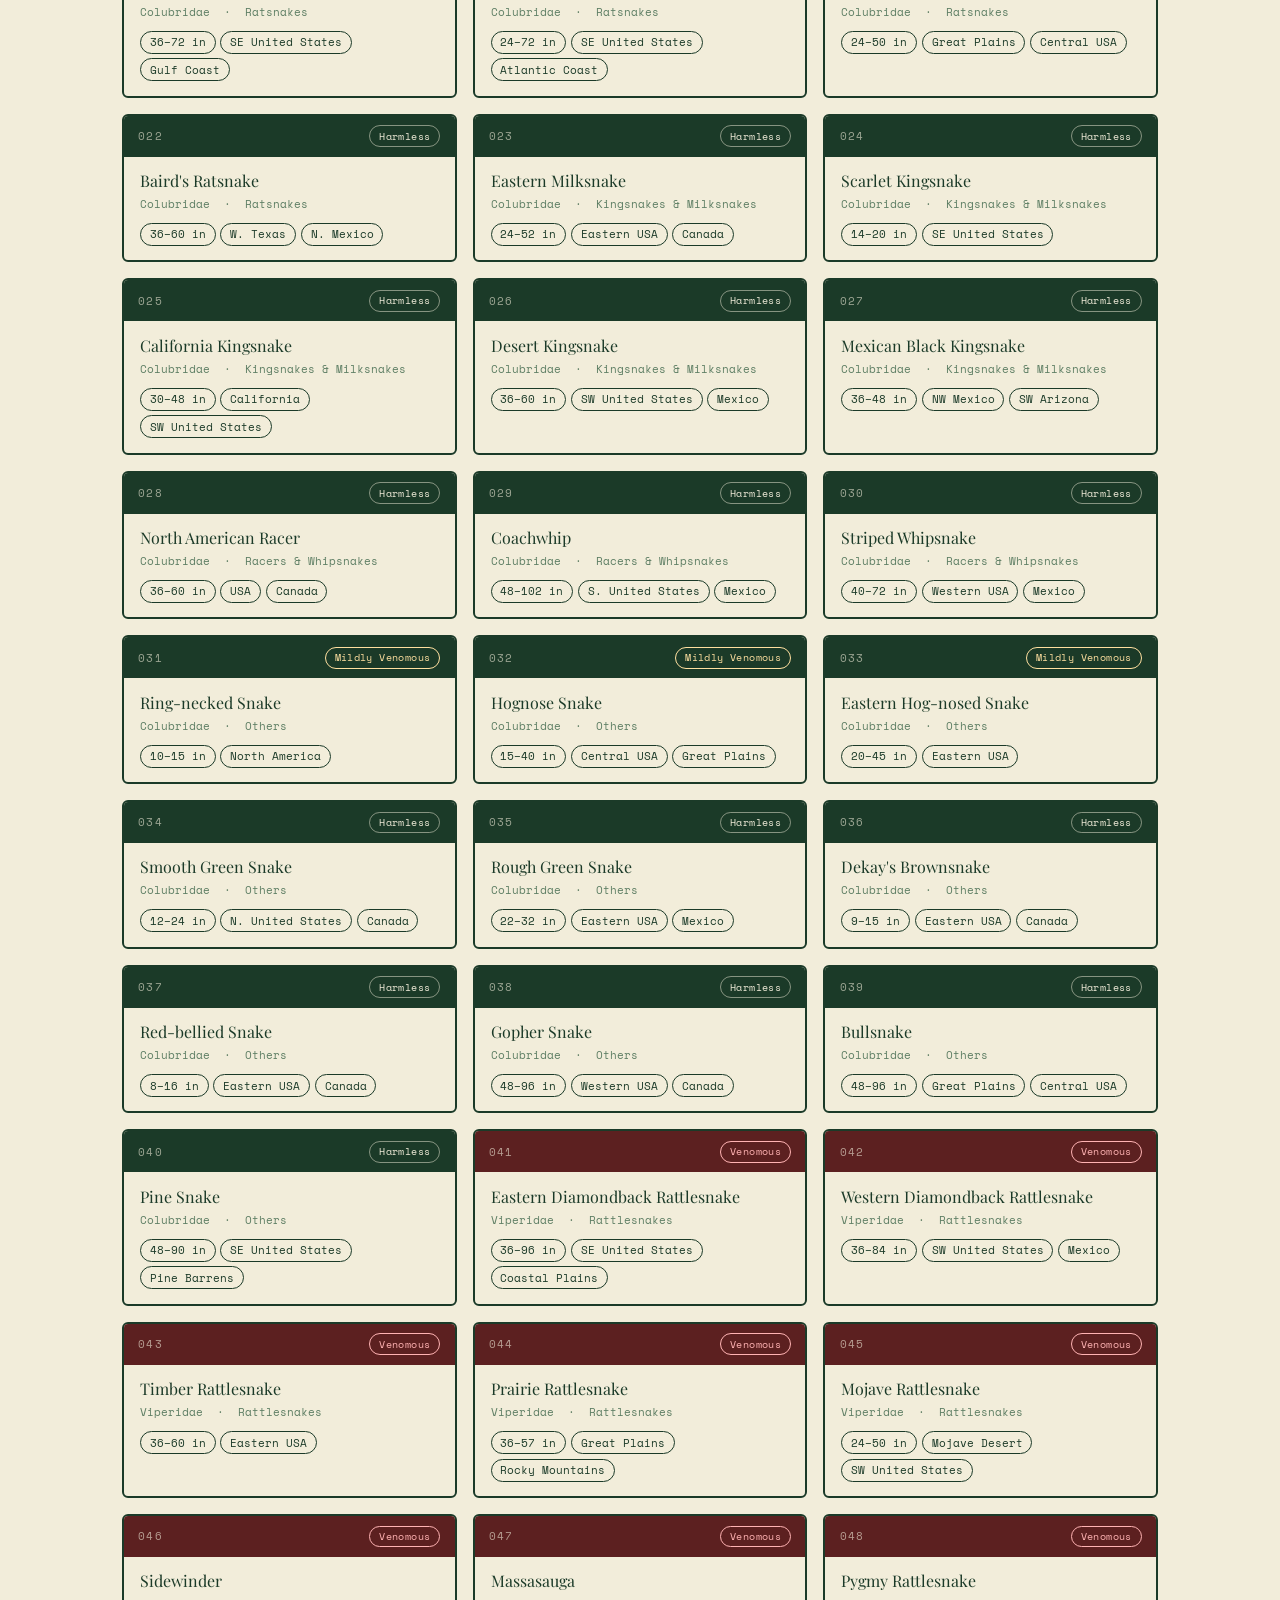
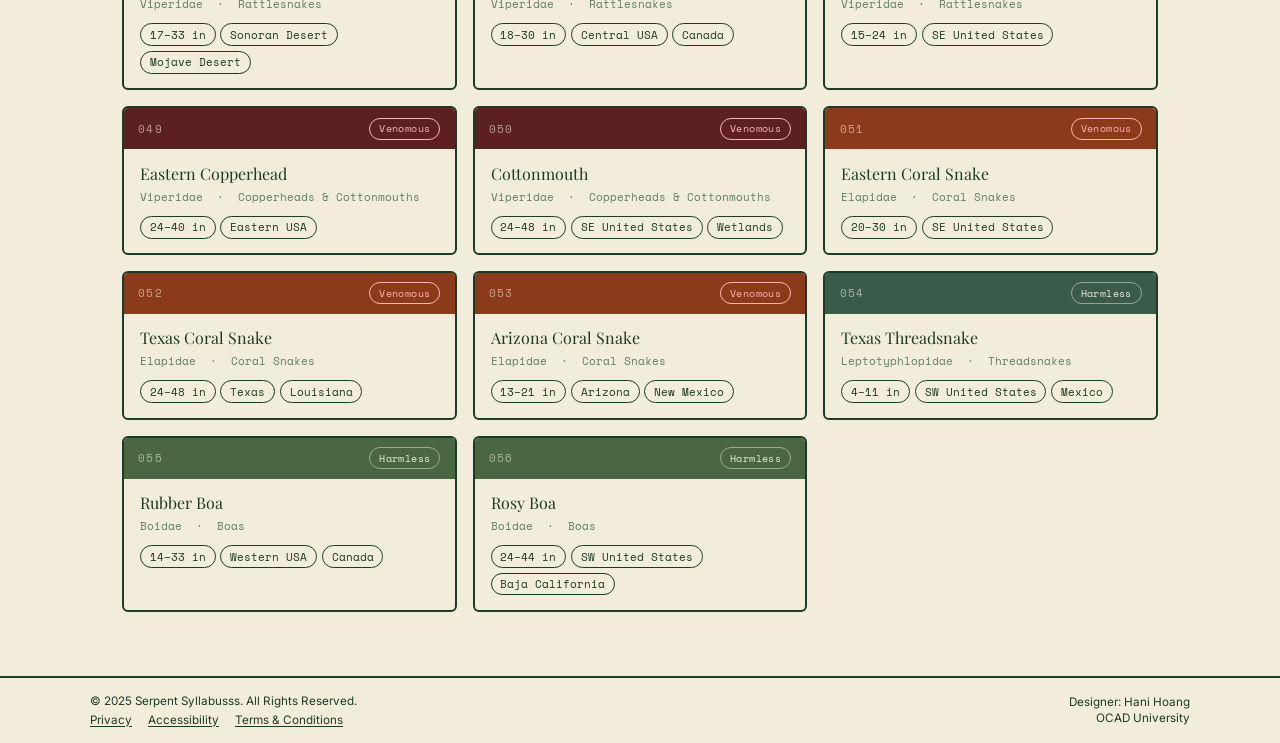
==== commit f97fc490: "added a 3rd section in the quick guides with an illustration, and replaces all snake syllabusss with" ====
--- a/GD2P2_HoangH_Filter.html
+++ b/GD2P2_HoangH_Filter.html
@@ -3,7 +3,7 @@
 <head>
   <meta charset="UTF-8" />
   <meta name="viewport" content="width=device-width, initial-scale=1.0" />
-  <title>Snake Syllabusss — Filter</title>
+  <title>Serpent Syllabusss — Filter</title>
   <link href="https://fonts.googleapis.com/css2?family=Playfair+Display:wght@700&family=Space+Mono:wght@400;700&family=Inter:wght@400;500&display=swap" rel="stylesheet" />
   <link rel="stylesheet" href="GD2P2_HoangH_Snakes.css" />
   <style>
@@ -281,7 +281,7 @@
 
   <header class="site-header" role="banner">
     <div class="header-left">
-      <h1 class="site-title">SNAKE SYLLABUSSS</h1>
+      <h1 class="site-title">SERPENT SYLLABUSSS</h1>
     </div>
     <div class="header-right">
       <nav class="site-nav" aria-label="Main navigation">
@@ -357,7 +357,7 @@
   <footer class="site-footer" role="contentinfo">
     <div class="footer-inner">
       <div class="footer-copy">
-        <span>© 2025 Snake Syllabusss. All Rights Reserved.</span>
+        <span>© 2025 Serpent Syllabusss. All Rights Reserved.</span>
         <nav class="footer-links" aria-label="Footer links">
           <a href="#">Privacy</a>
           <a href="#">Accessibility</a>
@@ -394,7 +394,7 @@
 
       const card = document.createElement('a');
       card.className = 'snake-card';
-      card.href = `GD2P2_HoangH_Snakes.html`;
+      card.href = `GD2P2_HoangH_Snakes.html?id=${snake.id}`;
       card.setAttribute('aria-label', snake.name);
       card.innerHTML = `
         <div class="snake-card-header ${familyClass}">
@@ -461,4 +461,4 @@
   </script>
 
 </body>
-</html>+</html>
